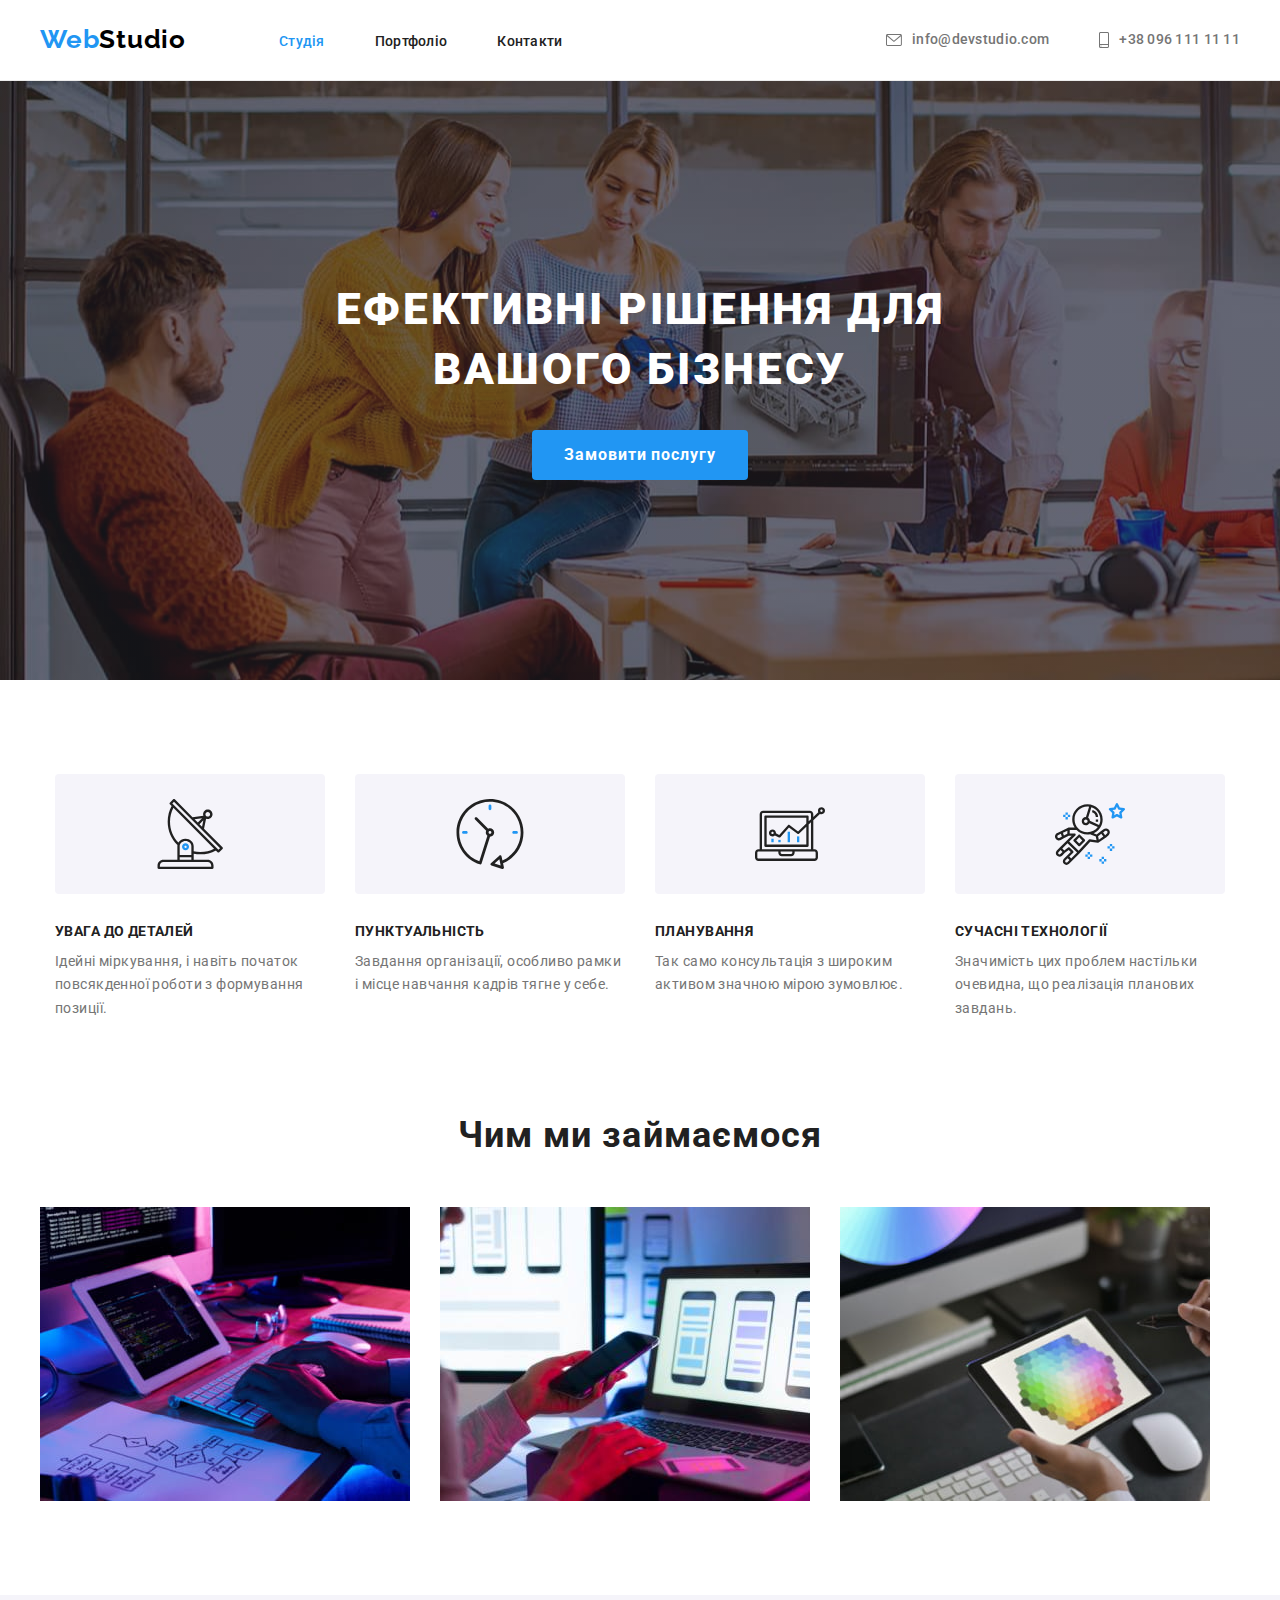
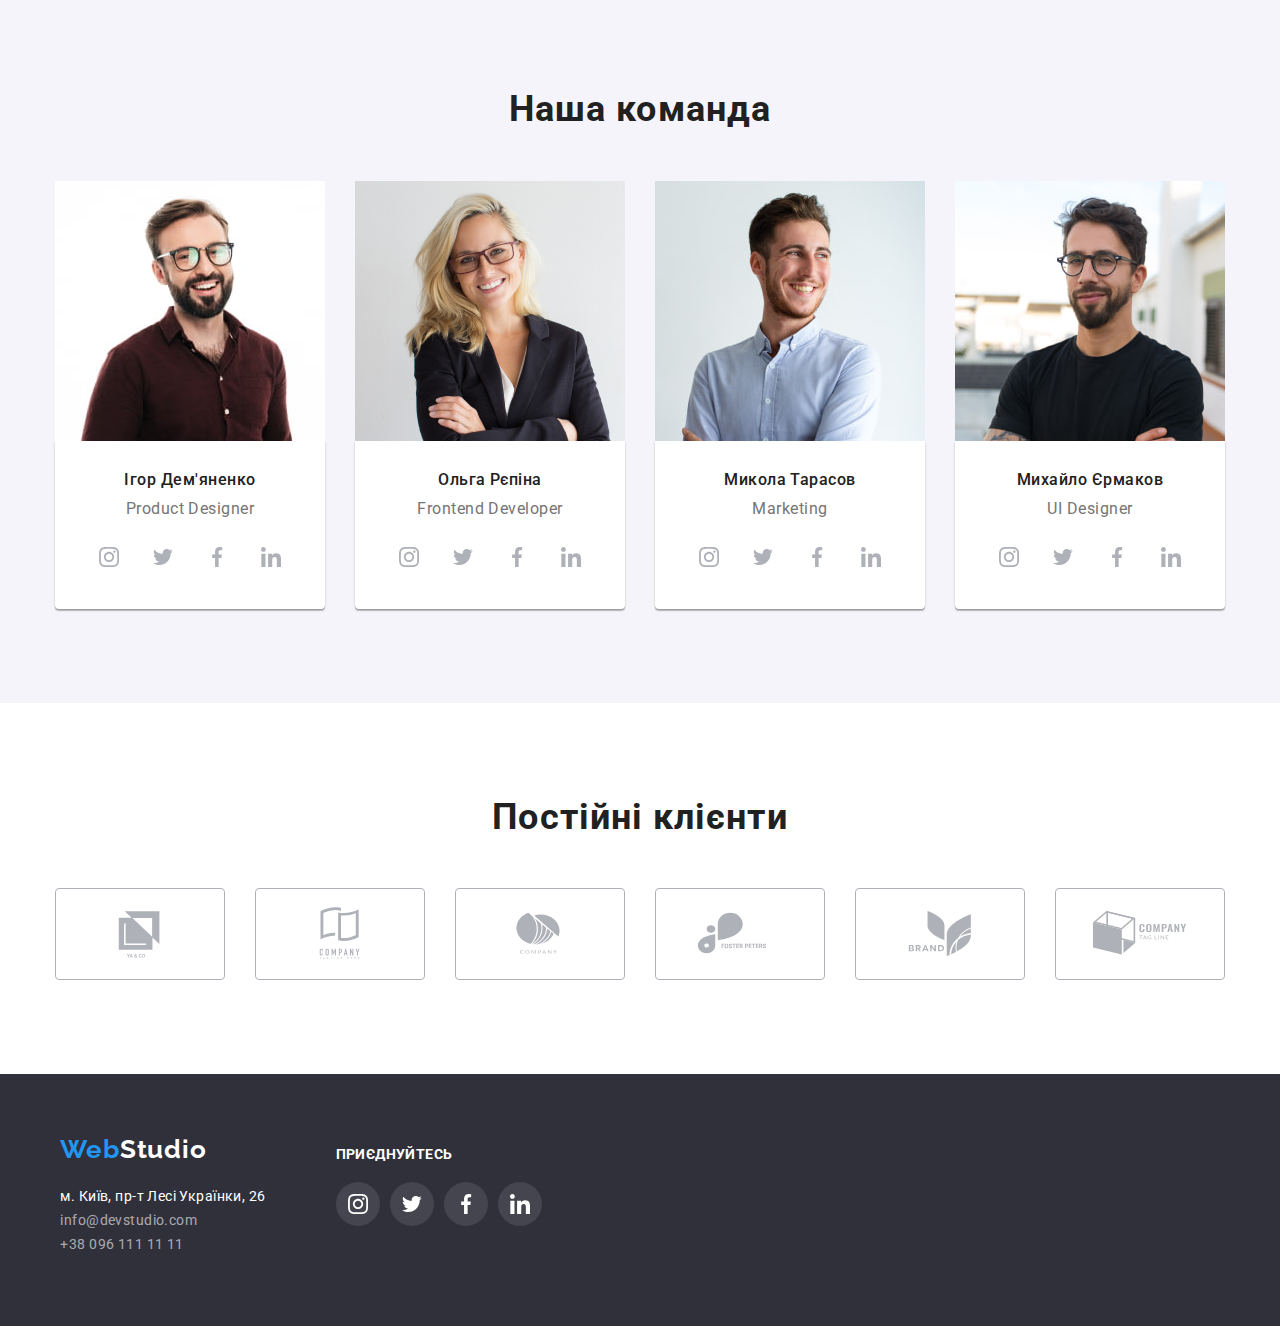
==== index.html @ 082f3763 "почти" ====
<!DOCTYPE html>
<html lang="uk">
<head>
    <meta charset="UTF-8">
    <meta http-equiv="X-UA-Compatible" content="IE=edge">
    <meta name="viewport" content="width=device-width, initial-scale=1.0">
    <title>Document</title>
    <link rel="preconnect" href="https://fonts.googleapis.com">
<link rel="preconnect" href="https://fonts.gstatic.com" crossorigin>
<link href="https://fonts.googleapis.com/css2?family=Raleway:wght@700&family=Roboto:wght@400;500;700;900&display=swap" rel="stylesheet">
<link rel="stylesheet" href="https://cdnjs.cloudflare.com/ajax/libs/modern-normalize/1.1.0/modern-normalize.min.css"> 
<link rel="stylesheet" href="./css/styles.css">
</head>
<body>
    <header class="page-header header-conteiner">
        <div  class="conteiner ">
        <nav>
            <a href="index.html" class="header-logo">
                <span class="logo-web">Web</span>Studio
            </a>
            <ul class="site-nav list">
                <li class="header-item"><a class="header-link current" href="index.html">Студія</a></li>
                <li class="header-item"><a class="header-link" href="portfolio.html">Портфоліо</a></li>
                <li class="header-item"><a class="header-link" href="">Контакти</a></li>
            </ul> 
        </nav>
        <div class="header-connect">
        <ul class="contacts list">
            
            <li class="contacts-link link"> 
                <a class="contacts-item header-mail" href="maito:info@devstudio.com">
                    <svg width="16" height="12" class="contacts-icon">
                        <use href="./images/icons.svg#icon-envelope"></use>
                    </svg>
                    info@devstudio.com</a></li>
            <li class="contacts-link link">
                
                <a
                 class=" contacts-item header-tel" href="tel:+380961111111">
                 <svg width="10" height="16" class="contacts-icon">
                    <use href="./images/icons.svg#icon-smartphone"></use>
                </svg>
                 +38 096 111 11 11</a></li>
        </ul>
        </div> 
    </div>
    </header>
    <main>
       
            <section class="hero conteiner ">
                
                <h1 class="hero-title">Ефективні рішення для <br/> вашого бізнесу</h1>
                <button class="hero-btn" type="button">Замовити послугу</button>
            
            </section>
      
        <section class="">
            <div class=" section">
            
                <h2 hidden class="hidden-title">Наші цінності</h2>
                <ul class=" list topic-conteiner ">
                    <li class="topic">
                        <div class="before-picture">
                            <svg width="70" height="70" class="icon-picture">
                                <use href="./images/icons.svg#icon-sputnik"></use>
                            </svg>
                        </div>
                      
                        <h3 class="topic-title">УВАГА ДО ДЕТАЛЕЙ</h3>
                        <p class="topic-inf">Ідейні міркування, і навіть початок повсякденної роботи з формування позиції.</p>
                    </li>
                    <li class="topic">
                        <div class="before-picture">
                            <svg width="70" height="70" class="icon-picture">
                                <use href="./images/icons.svg#icon-clock"></use>
                            </svg>
                        </div>
                        <h3 class="topic-title">ПУНКТУАЛЬНІСТЬ</h3>
                        <p class="topic-inf">Завдання організації, особливо рамки і місце навчання кадрів тягне у себе.</p>
                    </li>
                    <li class="topic">
                        <div class="before-picture">
                            <svg width="70" height="70" class="icon-picture">
                                <use href="./images/icons.svg#icon-diagram"></use>
                            </svg>
                        </div>
                        <h3 class="topic-title">ПЛАНУВАННЯ</h3>
                        <p class="topic-inf">Так само консультація з широким активом значною мірою зумовлює.</p>
                    </li> 
                    <li class="topic ">
                        <div class="before-picture">
                            <svg width="70" height="70" class="icon-picture">
                                <use href="./images/icons.svg#icon-astronaut"></use>
                            </svg>
                        </div>
                        <h3 class="topic-title">СУЧАСНІ ТЕХНОЛОГІЇ</h3>
                        <p class="topic-inf">Значимість цих проблем настільки очевидна, що реалізація планових завдань.</p>
                    </li>
                </ul>  
            </div>
            
        </section>
        
        <section class="conteiner picture-conteiner ">
            <div class="picture-conteiner  section ">
            <h2 class="picture-title">Чим ми займаємося</h2>
            <ul class="pic-conteiner list conteiner">
                
                <li class="img-conteiner">
                    <img src="./images/img.jpg" alt="Зображення робочого місця верстальника" width="370">
                </li>
                <li class="img-conteiner">
                    <img src="./images/img(1).jpg" alt="Зображення робочого місця веб дизайнера" width="370">
                </li>
            
                <li class="img-conteiner">
                    <img src="./images/img(2).jpg" alt="Зображення робочого місця графічного дизайнера" width="370">
                </li>
            
            </ul>
        </div >
        </section>
        
    <!--команда-->
        <section class="team-section conteiner section">
            <div class="team-conteiner">

<h2 class="team-title">Наша команда</h2>
<ul class="team list conteiner">
    <li class="conteiner-el">
        <img src="./images/photo1.jpg" alt="фото члена команди" width="270">
       <div class="card">
        <h3 class="name">Ігор Дем'яненко</h3>
        <p class="position">Product Designer</p>
        <ul class="team-soc-list list">
            <li class="team-soc-item"><a href="" class="team-soc-link link">
                <svg class="team-soc-icon" width="20" height="20" >
                    <use href="./images/icons.svg#icon-instagram"></use>
                </svg>
            </a></li>
            <li class="team-soc-item"><a href="" class="team-soc-link link">
                <svg class="team-soc-icon" width="20" height="20" >
                    <use href="./images/icons.svg#icon-twitter"></use>
                </svg>
            </a></li>
            <li class="team-soc-item"><a href="" class="team-soc-link link">
                <svg class="team-soc-icon" width="20" height="20" >
                    <use href="./images/icons.svg#icon-facebook"></use>
                </svg>
            </a></li>
            <li class="team-soc-item"><a href="" class="team-soc-link link">
                <svg class="team-soc-icon" width="20" height="20" >
                    <use href="./images/icons.svg#icon-linkedin"></use>
                </svg>
            </a>
            </li>
        </ul>
       </div>
    </li>
    <li class="conteiner-el">
        <img src="./images/photo2.jpg" alt="фото члена команди" width="270">
        <div class="card">
            <h3 class="name">Ольга Рєпіна</h3>
            <p class="position">Frontend Developer</p>
            <ul class="team-soc-list list">
                <li class="team-soc-item"><a href="" class="team-soc-link link">
                    <svg class="team-soc-icon" width="20" height="20" >
                        <use href="./images/icons.svg#icon-instagram"></use>
                    </svg>
                </a></li>
                <li class="team-soc-item"><a href="" class="team-soc-link link">
                    <svg class="team-soc-icon" width="20" height="20" >
                        <use href="./images/icons.svg#icon-twitter"></use>
                    </svg>
                </a></li>
                <li class="team-soc-item"><a href="" class="team-soc-link link">
                    <svg class="team-soc-icon" width="20" height="20" >
                        <use href="./images/icons.svg#icon-facebook"></use>
                    </svg>
                </a></li>
                <li class="team-soc-item"><a href="" class="team-soc-link link">
                    <svg class="team-soc-icon" width="20" height="20" >
                        <use href="./images/icons.svg#icon-linkedin"></use>
                    </svg>
                </a>
                </li>
            </ul>
        </div>
    </li>
    <li class="conteiner-el">
        <img src="./images/photo3.jpg" alt="фото члена команди" width="270">
        <div class="card">
            <h3 class="name">Микола Тарасов</h3>
            <p class="position">Marketing</p>
            <ul class="team-soc-list list">
                <li class="team-soc-item"><a href="" class="team-soc-link link">
                    <svg class="team-soc-icon" width="20" height="20" >
                        <use href="./images/icons.svg#icon-instagram"></use>
                    </svg>
                </a></li>
                <li class="team-soc-item"><a href="" class="team-soc-link link">
                    <svg class="team-soc-icon" width="20" height="20" >
                        <use href="./images/icons.svg#icon-twitter"></use>
                    </svg>
                </a></li>
                <li class="team-soc-item"><a href="" class="team-soc-link link">
                    <svg class="team-soc-icon" width="20" height="20" >
                        <use href="./images/icons.svg#icon-facebook"></use>
                    </svg>
                </a></li>
                <li class="team-soc-item"><a href="" class="team-soc-link link">
                    <svg class="team-soc-icon" width="20" height="20" >
                        <use href="./images/icons.svg#icon-linkedin"></use>
                    </svg>
                </a>
                </li>
            </ul>
        </div>   
    </li>
    <li class="conteiner-el">
        <img src="./images/photo4.jpg" alt="фото члена команди" width="270">
        <div class="card">
            <h3 class="name">Михайло Єрмаков</h3>
            <p class="position">UI Designer</p>
            <ul class="team-soc-list list">
                <li class="team-soc-item"><a href="" class="team-soc-link link">
                    <svg class="team-soc-icon" width="20" height="20" >
                        <use href="./images/icons.svg#icon-instagram"></use>
                    </svg>
                </a></li>
                <li class="team-soc-item"><a href="" class="team-soc-link link">
                    <svg class="team-soc-icon" width="20" height="20" >
                        <use href="./images/icons.svg#icon-twitter"></use>
                    </svg>
                </a></li>
                <li class="team-soc-item"><a href="" class="team-soc-link link">
                    <svg class="team-soc-icon" width="20" height="20" >
                        <use href="./images/icons.svg#icon-facebook"></use>
                    </svg>
                </a></li>
                <li class="team-soc-item"><a href="" class="team-soc-link link">
                    <svg class="team-soc-icon" width="20" height="20" >
                        <use href="./images/icons.svg#icon-linkedin"></use>
                    </svg>
                </a>
                </li>
            </ul>
        </div>
    </li>
</ul>
            </div>
            
        </section>
        <section class="section conteiner client-conteiner">
            <div>
                <h2 class="client-title">Постійні клієнти</h2>
                <ul class="logo-pic-list list">
                    <li class="logo-picture"><a href="" class="logo-pic-link link">
                        <svg class="logo-pic-icon" width="106" height="60">
                            <use href="./images/icons.svg#icon-logo-1"></use>
                        </svg>
                    </a> 
                    </li>
                    <li class="logo-picture"><a href="" class="logo-pic-link link">
                        <svg class="logo-pic-icon" width="106" height="60">
                            <use href="./images/icons.svg#icon-logo-2"></use>
                        </svg>
                    </a> 
                    </li>
                    <li class="logo-picture"><a href="" class="logo-pic-link link">
                        <svg class="logo-pic-icon" width="106" height="60">
                            <use href="./images/icons.svg#icon-logo-3"></use>
                        </svg>
                    </a> 
                    </li>
                    <li class="logo-picture"><a href="" class="logo-pic-link link">
                        <svg class="logo-pic-icon" width="106" height="60">
                            <use href="./images/icons.svg#icon-logo-4"></use>
                        </svg>
                    </a> 
                    </li>
                    <li class="logo-picture"><a href="" class="logo-pic-link link">
                        <svg class="logo-pic-icon" width="106" height="60">
                            <use href="./images/icons.svg#icon-logo-5"></use>
                        </svg>
                    </a> 
                    </li>
                    <li class="logo-picture"><a href="" class="logo-pic-link link">
                        <svg class="logo-pic-icon" width="106" height="60">
                            <use href="./images/icons.svg#icon-logo-6"></use>
                        </svg>
                    </a> 
                    </li>
                </ul>
            </div>
        </section>
    
    </main>
    <!--підвал-->    
    <footer class="footer  conteiner">
        <div class="conteiner footer-conteiner">
        <a href="/" class="logo-footer">
           <span class="logo-web">Web</span>Studio
        </a>
        <address class="footer-address">
            <ul class="footer-address">
                <li><a href=https://www.google.com/maps/place/%D0%B1%D1%83%D0%BB.+%D0%9B%D0%B5%D1%81%D0%B8+%D0%A3%D0%BA%D1%80%D0%B0%D0%B8%D0%BD%D0%BA%D0%B8,+26,+%D0%9A%D0%B8%D0%B5%D0%B2,+02000/@50.4265807,30.5383858,17z/data!3m1!4b1!4m5!3m4!1s0x40d4cf0e033ecbe9:0x57a4dffefec77da0!8m2!3d50.4265807!4d30.5383858 target="_blank"  rel="noopener noreferrer" class="address-footer" >м. Київ, пр-т Лесі Українки, 26</a></li>
                <li><a href="maito:info@devstudio.com" class="footer-mail">info@devstudio.com</a></li>
                <li><a href="tel:+380961111111" class="footer-tel">+38 096 111 11 11</a></li>
            </ul>
            
            
            
        </address>
        
    </div>
    <div class=" footer-second-conteiner">
        <h2 class="footer-links-title">приєднуйтесь</h2>
        <ul class="footer-soc-list list">
            <li class="footer-soc-item"><a href="" class="footer-soc-link link">
                <svg class="footer-soc-icon" width="20" height="20" >
                    <use href="./images/icons.svg#icon-instagram"></use>
                </svg>
            </a></li>
            <li class="footer-soc-item"><a href="" class="footer-soc-link link">
                <svg class="footer-soc-icon" width="20" height="20" >
                    <use href="./images/icons.svg#icon-twitter"></use>
                </svg>
            </a></li>
            <li class="footer-soc-item"><a href="" class="footer-soc-link link">
                <svg class="footer-soc-icon" width="20" height="20" >
                    <use href="./images/icons.svg#icon-facebook"></use>
                </svg>
            </a></li>
            <li class="footer-soc-item"><a href="" class="footer-soc-link link">
                <svg class="footer-soc-icon" width="20" height="20" >
                    <use href="./images/icons.svg#icon-linkedin"></use>
                </svg>
            </a>
            </li>
        </ul>
    </div>
    </footer>
</body>
</html>
---- css/styles.css ----
body {
  font-family: "Roboto", sans-serif;
  color: #212121;
}
ul {
  margin-block-start: 0;
  padding-inline-start: 0px;
  list-style: none;
}
.list {
  margin: 0%;
  padding: 0;
  list-style: none;
}
.section {
  padding: 94px 0 94px;
}
a {
  text-decoration: none;
}
h2 {
  margin: 0;
}
h3 {
  margin: 0;
  padding: 0;
}
p {
  margin: 0;
  padding: 0;
}
a[section] {
  padding: 94px;
}
.picture {
  display: flex;
}
img {
  display: block;
}
.team-title {
  text-align: center;
  margin: 0;
}
:root {
  --first-title-color: #212121;
  --design-color: #2196f3;
}
/*1й контейнер----------------------------*/
.conteiner {
  display: flex;
  /*width: 1200px;
  /*padding: 0px 15px;
  outline: 1px solid red;*/
  text-align: center;
  justify-content: center;
}
.page-header .conteiner {
  justify-content: center;
  display: flex;
  height: 80px;
  margin-bottom: 0;
  width: 1200px;
}
.header-conteiner {
  justify-content: center;
  max-width: 1600px;
}
.page-header {
  text-align: center;
  outline: 1px solid #ececec;
  display: flex;
}

.site-nav .header-link.current {
  color: var(--design-color);
}
nav {
  display: flex;
}
.site-nav {
  display: flex;

  margin-top: 32px;
  margin-bottom: 32px;
}
.site-nav .header-item {
  margin-right: 50px;
}

.site-nav .header-item:last-child {
  margin-right: 0;
}

.header-logo {
  font-family: "Raleway", sans-serif;
  font-weight: 700;
  font-size: 26px;
  line-height: 1.19;
  letter-spacing: 0.03em;
  color: #000000;
}
.logo-web {
  color: var(--design-color);
}
.header-logo {
  margin-right: 93px;

  margin-top: 24px;
  margin-bottom: 25px;
}

.header-link {
  font-weight: 500;
  font-size: 14px;
  line-height: 1.14;
  letter-spacing: 0.02em;
  color: var(--first-title-color);
  padding-top: 32px;
  padding-bottom: 32px;
  text-decoration: none;
}
.contacts {
  display: flex;
  margin-top: 32;
  margin-bottom: 32;
  margin-left: auto;
  width: 100%;
  height: 100%;
}

.contacts-link {
}
.contacts-item {
  font-weight: 500;
  font-size: 14px;
  line-height: 1.14;
  letter-spacing: 0.02em;
  color: #757575;
  width: 100%;
  height: 100%;
}
.contacts-link {
  color: #757575;
  align-items: center;
  display: flex;
  padding-top: 32px;
  padding-bottom: 32px;
  width: 100%;
  height: 100%;
}
.header-connect {
  margin-left: auto;
}
.contacts-icon {
  align-items: center;
  fill: #757575;

  margin-right: 10px;
}
.header-mail,
.header-tel {
  display: flex;
}
.contacts-item {
  align-items: center;
}
.header-mail {
  margin-right: 50px;
}

.site-nav li a {
  color: var(--first-title-color);
}
.site-nav li a:hover {
  color: var(--design-color);
}
.site-nav li a:focus {
  color: var(--design-color);
}

.contacts-link :hover {
  color: var(--design-color);
  fill: var(--design-color);
}
.contacts-link :focus {
  color: var(--design-color);
}

/*герой----------------------------*/

.hero {
  padding-bottom: 200px;
  padding-top: 200px;
  background-color: #2f303a;
  margin-top: 0;
  max-width: 1600px;
  display: block;
  text-align: center;

  width: auto;
  list-style: none;
  background-image: linear-gradient(
      rgba(47, 48, 58, 0.4),
      rgba(47, 48, 58, 0.4)
    ),
    url(../images/hero-bg.jpg);
}
.hero-title {
  font-weight: 900;
  font-size: 44px;
  line-height: 1.36;
  letter-spacing: 0.06em;
  text-transform: uppercase;
  color: #ffffff;
  margin-bottom: 30px;
  margin-top: 0px;
}
.hero-btn {
  font-family: "Roboto";
  font-style: normal;
  font-weight: 700;
  font-size: 16px;
  line-height: 1.87;
  letter-spacing: 0.06em;
  color: #ffffff;
  cursor: pointer;
  background-color: var(--design-color);
  padding: 10px 32px;
  border-radius: 4px;
  border: none;
}
/*2 coteiner--------------------------*/
.topic-conteiner {
  max-width: 1600px;
  display: flex;
  justify-content: center;
}
.before-picture {
  display: flex;
  content: "";
  height: 120px;
  background: #f5f4fa;
  border-radius: 4px;
  margin-bottom: 30px;
  background-size: contain;
  justify-content: center;
  align-items: center;
}
.icon-picture {
}
/*.topic::before {
  
}*/

.topic {
  max-width: 270px;
  margin-right: 30px;
}
.topic:nth-child(4n) {
  margin-right: 0;
}
.topic-title {
  font-weight: 700;
  font-size: 14px;
  line-height: 1.14;
  letter-spacing: 0.03em;
  text-transform: uppercase;
  color: var(--first-title-color);
  margin-bottom: 10px;
}
.topic-inf {
  font-size: 14px;
  line-height: 1.71;
  letter-spacing: 0.03em;
  color: #757575;
}
/*3 coteiner--------------------------*/
.picture-conteiner {
  display: block;
  text-align: center;
  justify-content: center;
  max-width: 1600px;
  padding-top: 0;
}
.picture-title {
  margin-bottom: 50px;

  text-align: center;
}

.pic-conteiner {
  padding-left: 15px;
  padding-right: 15px;
  text-align: center;
  justify-content: center;
  max-width: 1600px;
}

.img-conteiner {
  margin-right: 30px;
}
.img-conteiner:nth-last-child {
  margin-right: 0;
}

/*4 coteiner--------------------------*/

.team-section {
  text-align: center;
  flex-wrap: wrap;
  background-color: #f5f4fa;
  display: flex;
  max-width: 1600px;
}
.card {
  padding-top: 30px;
  padding-bottom: 30px;
  margin: 0;
  width: 270px;
  background-color: #fff;
  box-shadow: 0px 1px 3px rgba(0, 0, 0, 0.12), 0px 1px 1px rgba(0, 0, 0, 0.14),
    0px 2px 1px rgba(0, 0, 0, 0.2);
  border-radius: 0px 0px 4px 4px;
}

.team-title {
  padding-bottom: 50px;
  text-align: center;
}

.picture-title,
.team-title,
.hidden-title,
.client-title {
  font-weight: 700;
  font-size: 36px;
  line-height: 1.16;
  text-align: center;
  letter-spacing: 0.03em;
  color: var(--first-title-color);
}

.name {
  margin-bottom: 10px;
  font-weight: 500;
  font-size: 16px;
  line-height: 1.18;
  text-align: center;
  letter-spacing: 0.03em;
  color: var(--first-title-color);
}
.position {
  margin: 0;
  font-size: 16px;
  line-height: 1.18;
  text-align: center;
  letter-spacing: 0.03em;
  color: #757575;
  margin-bottom: 16px;
}

.conteiner-el {
  margin-right: 30px;
}
.conteiner-el:nth-child(4n) {
  margin-right: 0;
}
.team-soc-list {
  display: flex;
  justify-content: center;
  gap: 10px;
}
.team-soc-item {
  width: 44px;
  height: 44px;
}
.team-soc-link {
  width: 100%;
  height: 100%;
  background-color: #ffffff;
  border-radius: 50%;
  display: flex;
  align-items: center;
  justify-content: center;
  fill: #afb1b8;
}
.team-soc-link:hover {
  background-color: var(--design-color);
  fill: #ffffff;
}
/*.team-soc-icon {
  fill: #ffffff;
}
/*client--------------------------*/
.client-conteiner {
  flex-wrap: wrap;
  display: flex;
  max-width: 1600px;
}
.client-title {
  padding-bottom: 50px;
}
.logo-pic-list {
  display: flex;
  gap: 30px;
}
.logo-picture {
  width: 170px;
  height: 92px;
}
.logo-pic-link:hover {
  border: 1px solid var(--design-color);
}
.logo-pic-link {
  width: 100%;
  height: 100%;
  border: 1px solid rgba(175, 177, 184, 1);
  border-radius: 4px;
  display: flex;
  justify-content: center;
  text-align: center;
  content: "";
  background-size: contain;
  justify-content: center;
  align-items: center;
  background-color: #fff;
  fill: #afb1b8;
}
.logo-pic-link:hover {
  fill: var(--design-color);
}

/*footer--------------------------*/
.footer {
  background-color: #2f303a;
  max-width: 1600px;
  display: flex;
  gap: 70px;
}
.footer .conteiner {
  align-items: flex-start;

  display: block;
  width: max-content;
}
.footer-conteiner {
  display: block;
  text-align: start;
  align-content: start;
  padding-top: 60px;
  padding-bottom: 60px;
  margin: 0;
  max-width: 1200px;
}
.address-footer {
  font-style: normal;
  font-size: 14px;
  line-height: 1.71;
  letter-spacing: 0.03em;
  color: #ffffff;

  text-align: start;
}
.footer-mail,
.footer-tel {
  font-style: normal;
  font-size: 14px;
  line-height: 1.71;
  letter-spacing: 0.03em;
  color: rgba(255, 255, 255, 0.6);
  text-align: start;
}
.logo-footer {
  font-family: "Raleway";
  display: block;
  font-weight: 700;
  font-size: 26px;
  line-height: 1.19;
  letter-spacing: 0.03em;
  color: #ffffff;
  text-align: start;
}
.footer-address {
  margin: 0;
  margin-top: 20px;
}

.footer-address > a:focus {
  color: var(--design-color);
}
.footer-address > a:hover {
  color: var(--design-color);
}
.footer-links-title {
  font-style: normal;
  font-weight: 700;
  font-size: 14px;
  line-height: 16px;
  letter-spacing: 0.03em;
  text-transform: uppercase;
  color: #ffffff;
  margin-bottom: 20px;
  text-align: start;
}
.footer-soc-list {
  display: flex;
  justify-content: center;
  gap: 10px;
}
.footer-soc-item {
  width: 44px;
  height: 44px;
}
.footer-soc-link {
  width: 100%;
  height: 100%;
  background-color: rgba(255, 255, 255, 0.1);
  border-radius: 50%;
  display: flex;
  align-items: center;
  justify-content: center;
  fill: #ffffff;
}
.footer-soc-link:hover {
  background-color: var(--design-color);
  fill: #ffffff;
}
.footer-soc-list {
  display: flex;
  justify-content: center;
  gap: 10px;
}
.footer-second-conteiner {
  justify-content: start;
  padding-top: 72px;
  padding-bottom: 100px;
  margin-right: 678px;
}

/*portfolio-------------------------------*/
.button-conteiner {
  justify-content: center;
  text-align: center;
  max-width: 1600px;
  display: block;
  background-color: #fff;
}
.portfolio-btn {
  display: flex;
}
.portfolio-btn-link {
  display: inline-block;
  border-radius: 4px;
  padding: 6px, 25px;
  font-family: "Roboto";
  margin-right: 8px;
  padding: 6px 25px;
  font-weight: 500;
  font-size: 16px;
  line-height: 1.62;
  letter-spacing: 0.03em;
  color: var(--first-title-color);
  cursor: pointer;
  min-width: 73;
  border: none;
}

.flex-btn {
  text-align: center;
  margin-bottom: 34px;
}
.portfolio-btn {
  text-align: center;
  justify-content: center;
}
.card-port {
  border: 1px solid #eeeeee;
  border-top: 0;
  text-align: start;
  padding: 20px 24px;
}
.set-conteiner {
  text-align: center;

  max-width: 1600px;
}
.flex-conteiner {
  flex-wrap: wrap;
  display: flex;
  width: 1200px;
  /*outline: 1px solid red;*/
  padding: 0 15px;
  text-align: center;
  /*margin: -15px;*/
}
.flex-el {
  /*margin: 15px;*/
  /* width: calc(100%  - 60%/ 3);*/
  margin-right: 30px;
  margin-bottom: 30px;
}
.card-conteiner {
  width: 370px;
  height: 404px;
}
.projects :hover {
  box-shadow: 0px 1px 1px rgba(0, 0, 0, 0.12), 0px 4px 4px rgba(0, 0, 0, 0.06),
    1px 4px 6px rgba(0, 0, 0, 0.16);
}
.flex-el:nth-child(3n) {
  margin-right: 0;
  margin-top: 0;
}
.flex-el:nth-child(n + 7) {
  margin-bottom: 0;
}

.project-title {
  font-weight: 700;
  font-size: 18px;
  line-height: 2;
  letter-spacing: 0.06em;
  color: var(--first-title-color);
  margin-bottom: 4px;
}
.project-type {
  font-size: 16px;
  line-height: 1.87;
  letter-spacing: 0.03em;
  color: #757575;
  margin: 0;
}

.portfolio-btn-link:hover {
  color: #ffffff;
}
.portfolio-btn-link:hover {
  background-color: var(--design-color);
  box-shadow: 0px 3px 1px rgba(0, 0, 0, 0.1), 0px 1px 2px rgba(0, 0, 0, 0.08),
    0px 2px 2px rgba(0, 0, 0, 0.12);
}
.portfolio-btn-link:focus {
  color: #ffffff;
}
.portfolio-btn-link:focus {
  background-color: var(--design-color);
  box-shadow: 0px 3px 1px rgba(0, 0, 0, 0.1), 0px 1px 2px rgba(0, 0, 0, 0.08),
    0px 2px 2px rgba(0, 0, 0, 0.12);
}
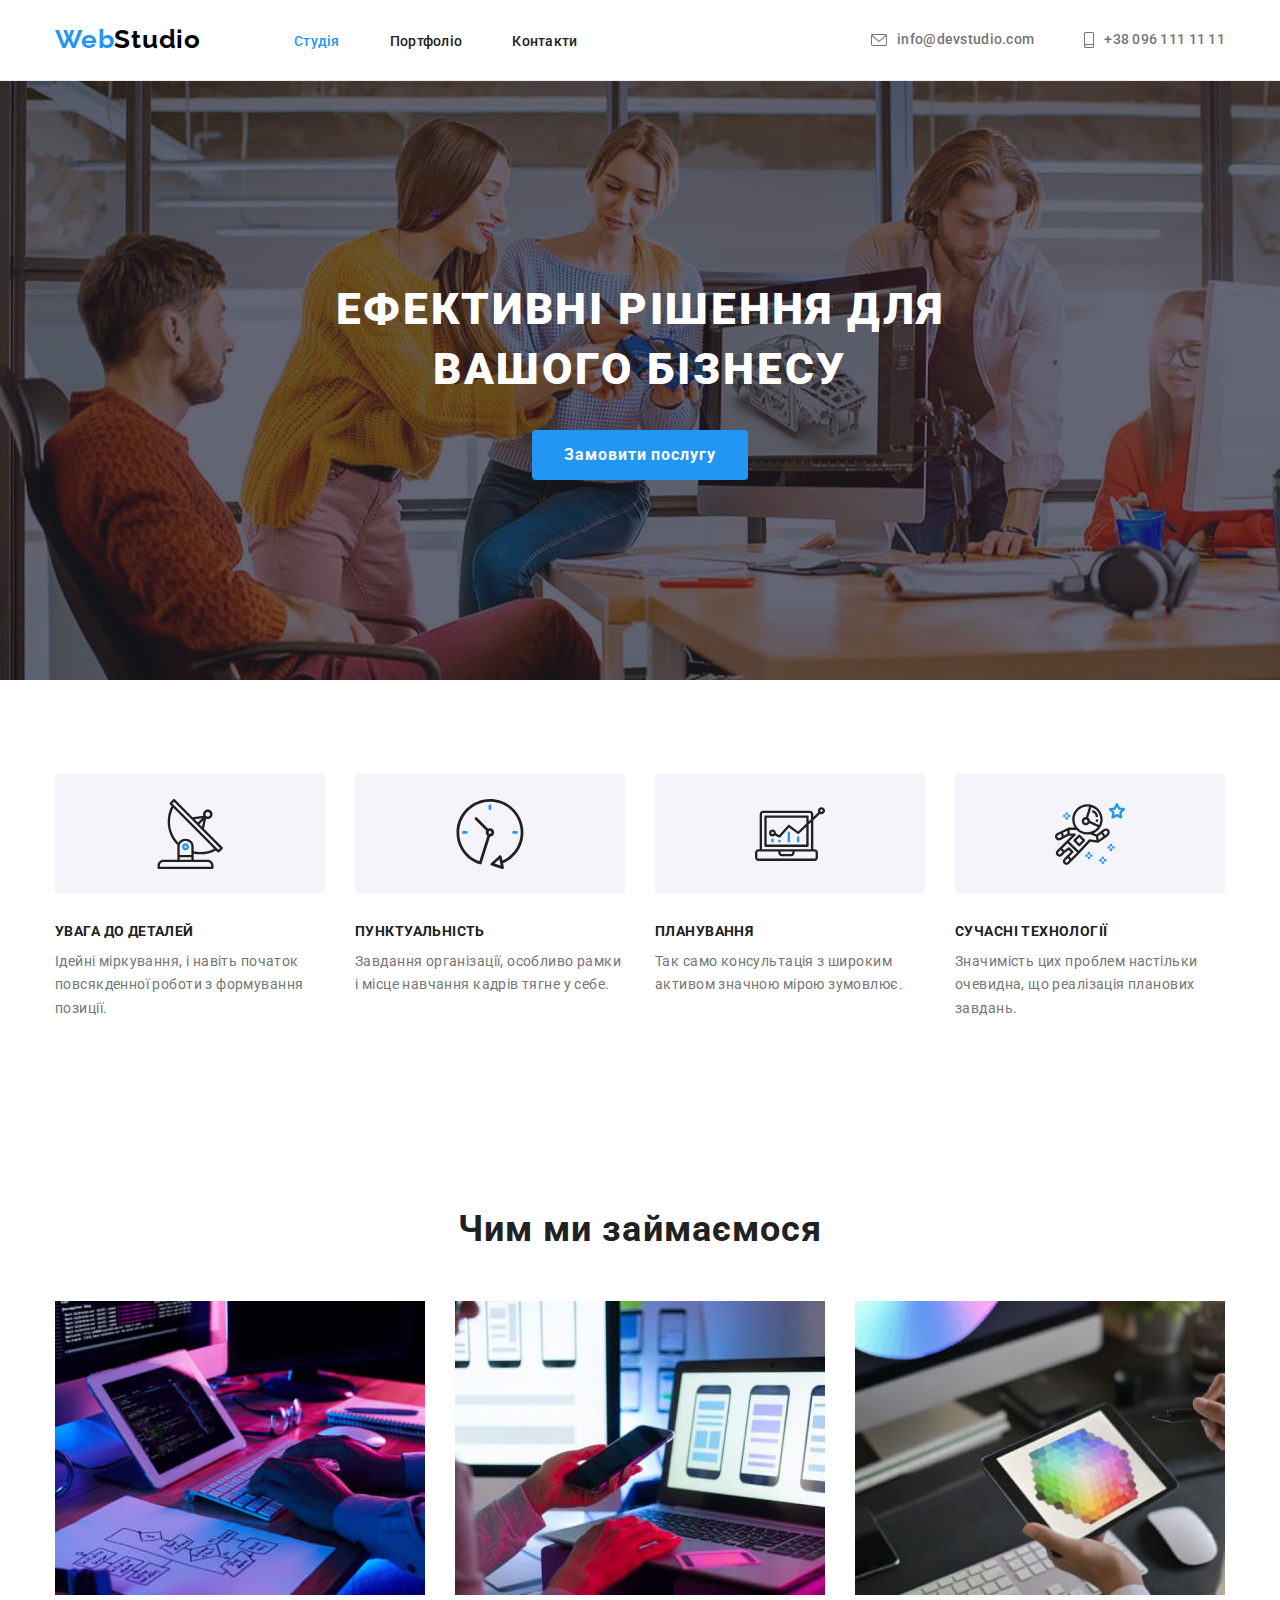
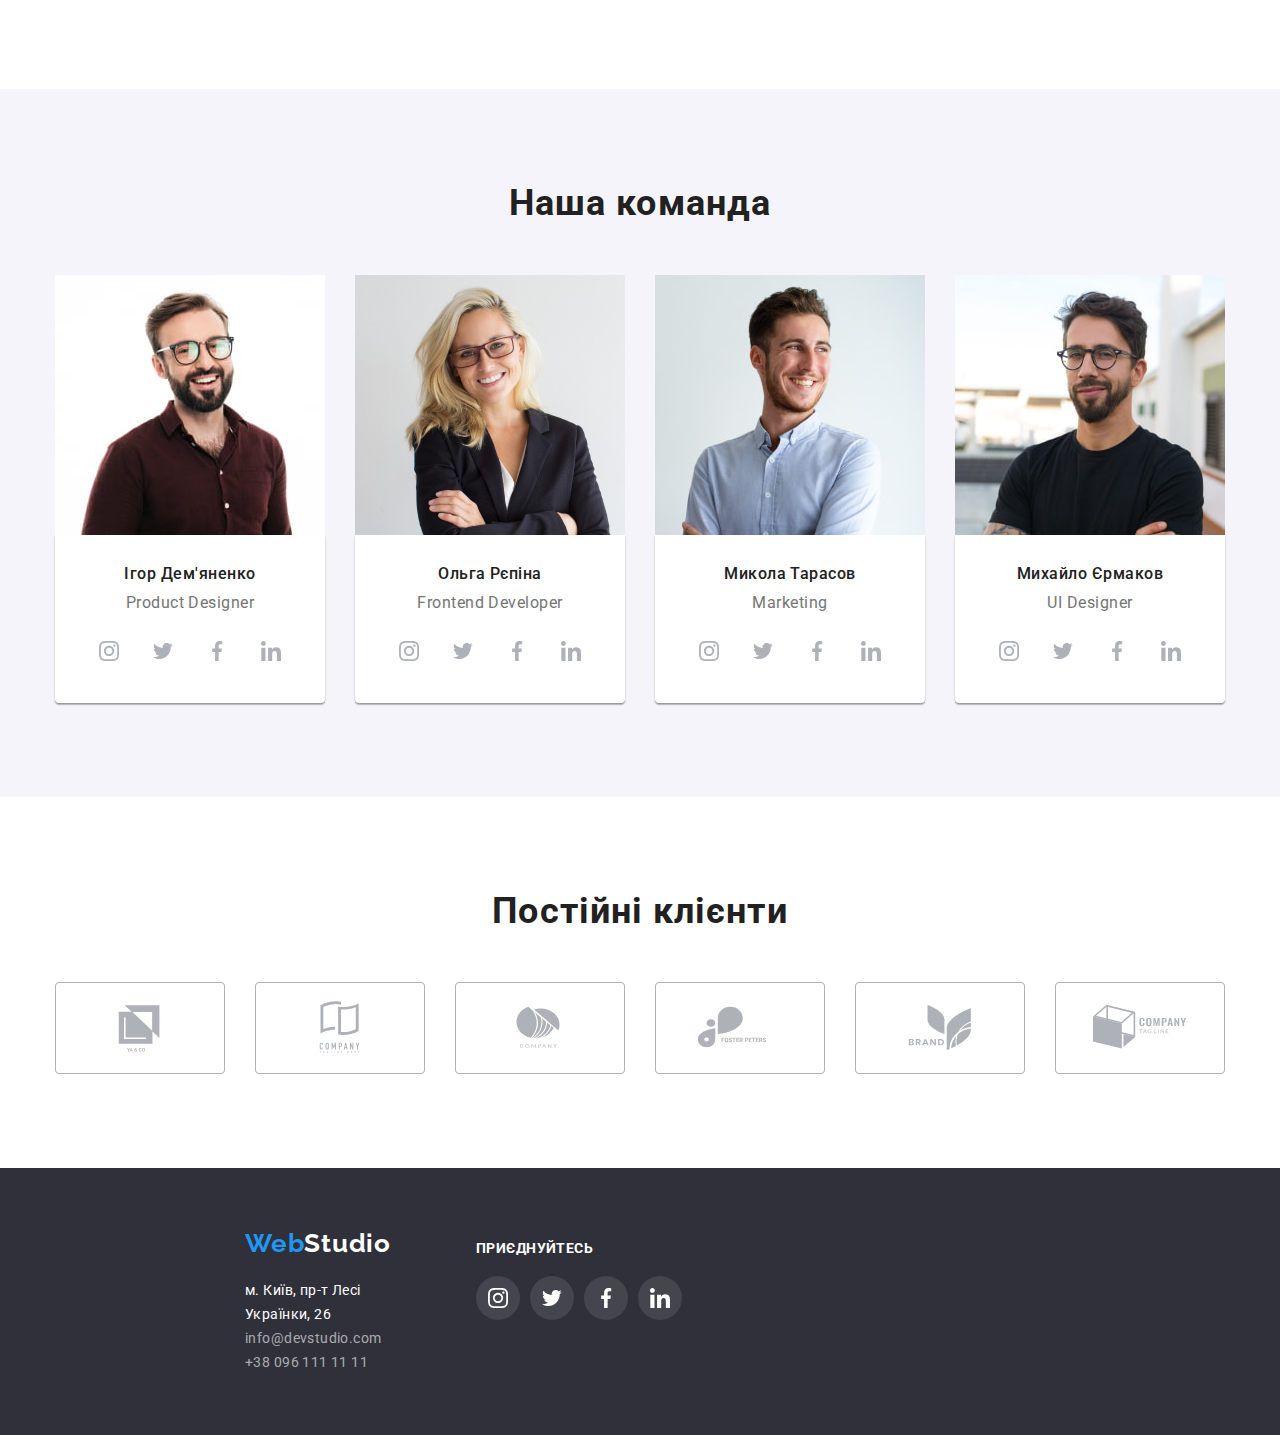
==== commit fb884867: "!" ====
--- a/index.html
+++ b/index.html
@@ -12,7 +12,7 @@
 <link rel="stylesheet" href="./css/styles.css">
 </head>
 <body>
-    <header class="page-header header-conteiner">
+    <header class="page-header header-conteiner conteiner">
         <div  class="conteiner ">
         <nav>
             <a href="index.html" class="header-logo">
@@ -47,7 +47,7 @@
     </header>
     <main>
        
-            <section class="hero conteiner ">
+            <section class="hero conteiner">
                 
                 <h1 class="hero-title">Ефективні рішення для <br/> вашого бізнесу</h1>
                 <button class="hero-btn" type="button">Замовити послугу</button>
@@ -102,9 +102,9 @@
         </section>
         
         <section class="conteiner picture-conteiner ">
-            <div class="picture-conteiner  section ">
+            <div class="  section ">
             <h2 class="picture-title">Чим ми займаємося</h2>
-            <ul class="pic-conteiner list conteiner">
+            <ul class="pic-conteiner list">
                 
                 <li class="img-conteiner">
                     <img src="./images/img.jpg" alt="Зображення робочого місця верстальника" width="370">
@@ -122,11 +122,11 @@
         </section>
         
     <!--команда-->
-        <section class="team-section conteiner section">
-            <div class="team-conteiner">
+        <section class="team-section  section">
+            <div class="team-conteiner conteiner">
 
 <h2 class="team-title">Наша команда</h2>
-<ul class="team list conteiner">
+<ul class="team list ">
     <li class="conteiner-el">
         <img src="./images/photo1.jpg" alt="фото члена команди" width="270">
        <div class="card">
@@ -251,8 +251,8 @@
             </div>
             
         </section>
-        <section class="section conteiner client-conteiner">
-            <div>
+        <section class="section  client-conteiner">
+            <div class="conteiner">
                 <h2 class="client-title">Постійні клієнти</h2>
                 <ul class="logo-pic-list list">
                     <li class="logo-picture"><a href="" class="logo-pic-link link">
@@ -297,7 +297,7 @@
     
     </main>
     <!--підвал-->    
-    <footer class="footer  conteiner">
+    <footer class="footer conteiner">
         <div class="conteiner footer-conteiner">
         <a href="/" class="logo-footer">
            <span class="logo-web">Web</span>Studio
--- a/css/styles.css
+++ b/css/styles.css
@@ -46,15 +46,18 @@
   --first-title-color: #212121;
   --design-color: #2196f3;
 }
-/*1й контейнер----------------------------*/
+
 .conteiner {
-  display: flex;
   /*width: 1200px;
   /*padding: 0px 15px;
   outline: 1px solid red;*/
-  text-align: center;
-  justify-content: center;
-}
+
+  max-width: 1200px;
+  width: 100%;
+  margin: 0 auto;
+  padding: 0 15px;
+}
+/*1й контейнер----------------------------*/
 .page-header .conteiner {
   justify-content: center;
   display: flex;
@@ -140,6 +143,9 @@
   width: 100%;
   height: 100%;
 }
+.contacts-item:hover {
+  color: #2196f3;
+}
 .contacts-link {
   color: #757575;
   align-items: center;
@@ -154,7 +160,7 @@
 }
 .contacts-icon {
   align-items: center;
-  fill: #757575;
+  fill: currentColor;
 
   margin-right: 10px;
 }
@@ -232,7 +238,6 @@
 }
 /*2 coteiner--------------------------*/
 .topic-conteiner {
-  max-width: 1600px;
   display: flex;
   justify-content: center;
 }
@@ -280,7 +285,6 @@
   display: block;
   text-align: center;
   justify-content: center;
-  max-width: 1600px;
   padding-top: 0;
 }
 .picture-title {
@@ -290,11 +294,8 @@
 }
 
 .pic-conteiner {
-  padding-left: 15px;
-  padding-right: 15px;
-  text-align: center;
-  justify-content: center;
-  max-width: 1600px;
+  text-align: center;
+  display: flex;
 }
 
 .img-conteiner {
@@ -311,7 +312,9 @@
   flex-wrap: wrap;
   background-color: #f5f4fa;
   display: flex;
-  max-width: 1600px;
+}
+.team {
+  display: flex;
 }
 .card {
   padding-top: 30px;
@@ -396,7 +399,6 @@
 .client-conteiner {
   flex-wrap: wrap;
   display: flex;
-  max-width: 1600px;
 }
 .client-title {
   padding-bottom: 50px;
@@ -440,7 +442,7 @@
 }
 .footer .conteiner {
   align-items: flex-start;
-
+  margin-left: 215px;
   display: block;
   width: max-content;
 }
@@ -452,6 +454,7 @@
   padding-bottom: 60px;
   margin: 0;
   max-width: 1200px;
+  padding: auto 0;
 }
 .address-footer {
   font-style: normal;
@@ -542,7 +545,7 @@
 .button-conteiner {
   justify-content: center;
   text-align: center;
-  max-width: 1600px;
+
   display: block;
   background-color: #fff;
 }
@@ -582,8 +585,6 @@
 }
 .set-conteiner {
   text-align: center;
-
-  max-width: 1600px;
 }
 .flex-conteiner {
   flex-wrap: wrap;
@@ -604,7 +605,7 @@
   width: 370px;
   height: 404px;
 }
-.projects :hover {
+.flex-el:hover {
   box-shadow: 0px 1px 1px rgba(0, 0, 0, 0.12), 0px 4px 4px rgba(0, 0, 0, 0.06),
     1px 4px 6px rgba(0, 0, 0, 0.16);
 }
